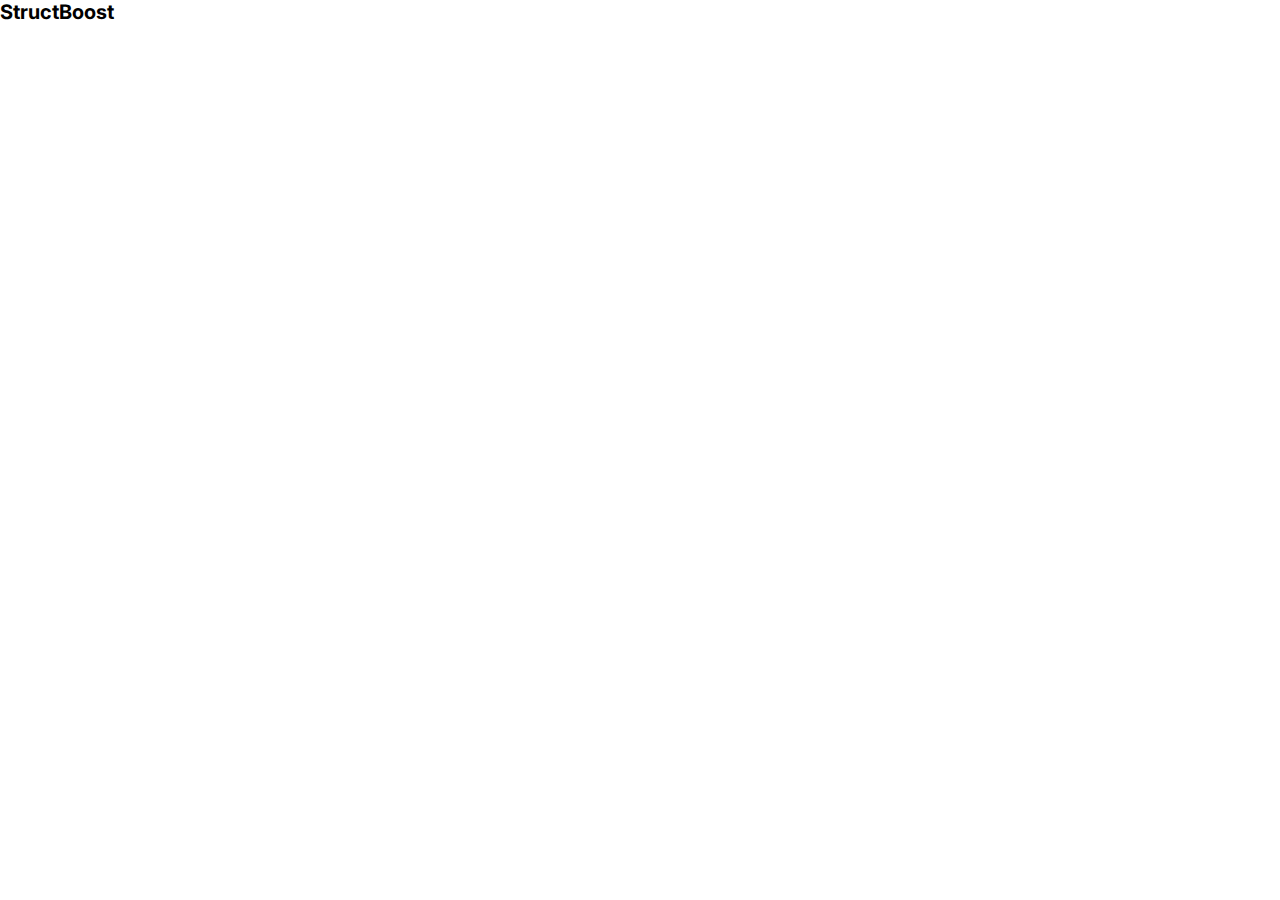
==== index.html @ 49b90ab9 "first  commit" ====
<!DOCTYPE html>
<html lang="pt-br">

<head>
  <link rel="preconnect" href="https://fonts.googleapis.com">
  <link rel="preconnect" href="https://fonts.gstatic.com" crossorigin>
  <link href="https://fonts.googleapis.com/css2?family=Inter:wght@400;600;700&family=Sora:wght@500;600;700&display=swap" rel="stylesheet">
  <meta charset="UTF-8">
  <meta name="viewport" content="width=device-width, initial-scale=1.0">
  <title>StructBoost</title>
  <link rel="stylesheet" href="./css/main.css">
</head>

<body>
  <h1>StructBoost</h1>
</body>

</html>
---- css/main.css ----
* {
  padding: 0;
  margin: 0;
  box-sizing: border-box;
  -webkit-font-smoothing: antialiased;
  font-family: 'Inter', sans-serif;
}

img {
  max-width: 100%;
  display: block;  
}

a {
  display: inline-block;
  text-decoration: none;
}

ul {
  list-style: none;
}

html {
  font-size: 62.5%;
}
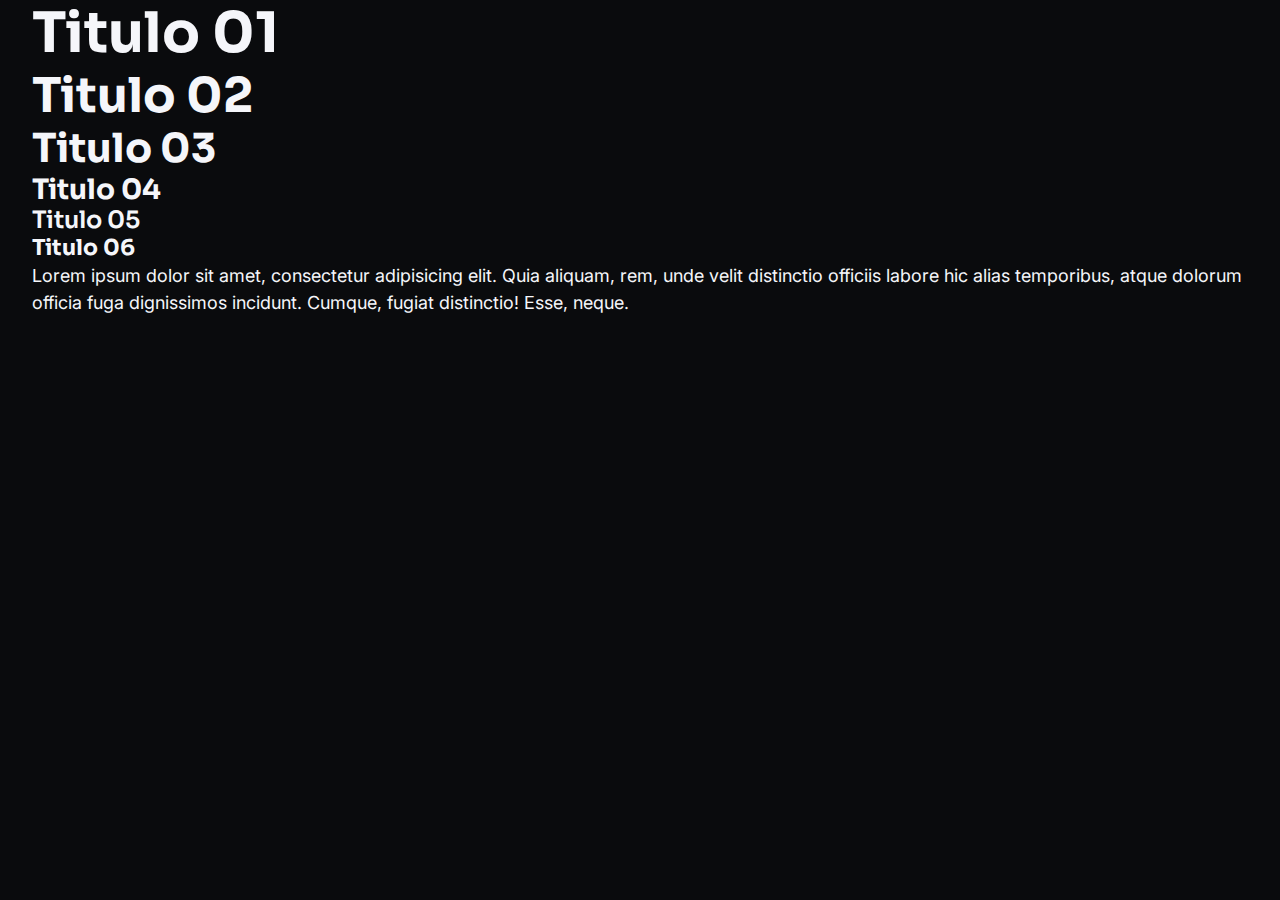
==== commit c139fb8c: "second  commit" ====
--- a/index.html
+++ b/index.html
@@ -12,7 +12,15 @@
 </head>
 
 <body>
-  <h1>StructBoost</h1>
+  <div class="container">
+    <h1>Titulo 01</h1>
+    <h2>Titulo 02</h2>
+    <h3>Titulo 03</h3>
+    <h4>Titulo 04</h4>
+    <h5>Titulo 05</h5>
+    <h6>Titulo 06</h6>
+    <p>Lorem ipsum dolor sit amet, consectetur adipisicing elit. Quia aliquam, rem, unde velit distinctio officiis labore hic alias temporibus, atque dolorum officia fuga dignissimos incidunt. Cumque, fugiat distinctio! Esse, neque.</p>
+  </div>
 </body>
 
 </html>--- a/css/main.css
+++ b/css/main.css
@@ -1,14 +1,29 @@
+:root {
+  --pink-10: #f67acb;
+  --pink-20: #cf62a9;
+  --pink-30: #9d457f;
+  --gray-900: #0a0b0d;
+  --gray-800: #393b42;
+  --gray-700: #5c5f69;
+  --gray-600: #787c87;
+  --gray-500: #979ba6;
+  --gray-400: #abafba;
+  --gray-300: #c0c3cc;
+  --gray-200: #dfe1e8;
+  --gray-100: #f5f6fa;
+}
+
 * {
   padding: 0;
   margin: 0;
   box-sizing: border-box;
   -webkit-font-smoothing: antialiased;
-  font-family: 'Inter', sans-serif;
+  font-family: "Inter", sans-serif;
 }
 
 img {
   max-width: 100%;
-  display: block;  
+  display: block;
 }
 
 a {
@@ -22,6 +37,62 @@
 
 html {
   font-size: 62.5%;
+  background-color: var(--gray-900);
+  color: var(--gray-100);
 }
 
+h1,
+h2,
+h3,
+h4,
+h5,
+h6 {
+  font-family: "Sora", sans-serif;
+  line-height: 120%;
+}
 
+h1,
+h2,
+h3,
+h4,
+h6 {
+  font-weight: 700;
+}
+
+h1 {
+  font-size: 5.6rem;
+  font-weight: 700;
+}
+
+h2 {
+  font-size: 4.8rem;
+}
+
+h3 {
+  font-size: 4rem;
+}
+
+h4 {
+  font-size: 2.8rem;
+}
+
+h5 {
+  font-size: 2.4rem;
+  font-weight: 600;
+}
+
+h6 {
+  font-size: 2.2rem;
+}
+
+p {
+  font-size: 1.8rem;
+  line-height: 150%;
+}
+
+.container {
+  width: 100%;
+  max-width: 124.6rem;
+  margin: 0 auto;
+  padding: 0 1.5rem;
+}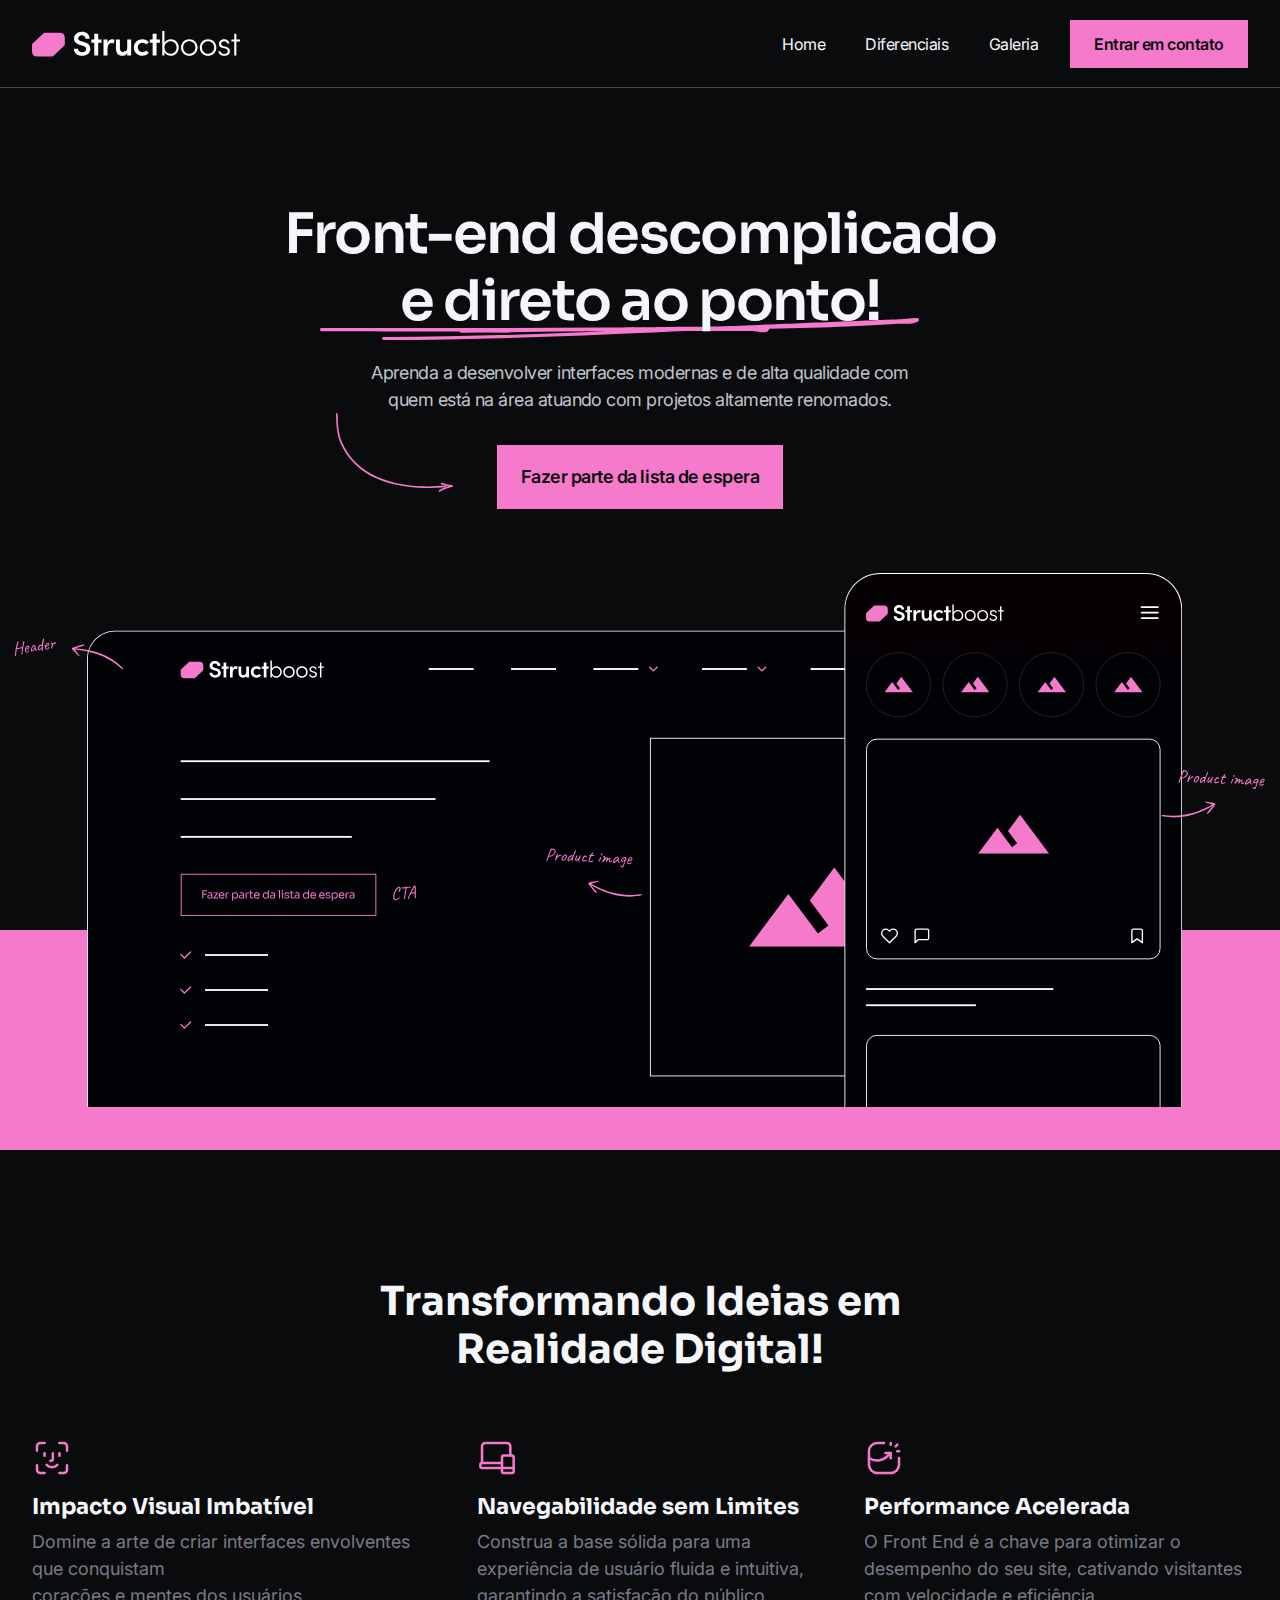
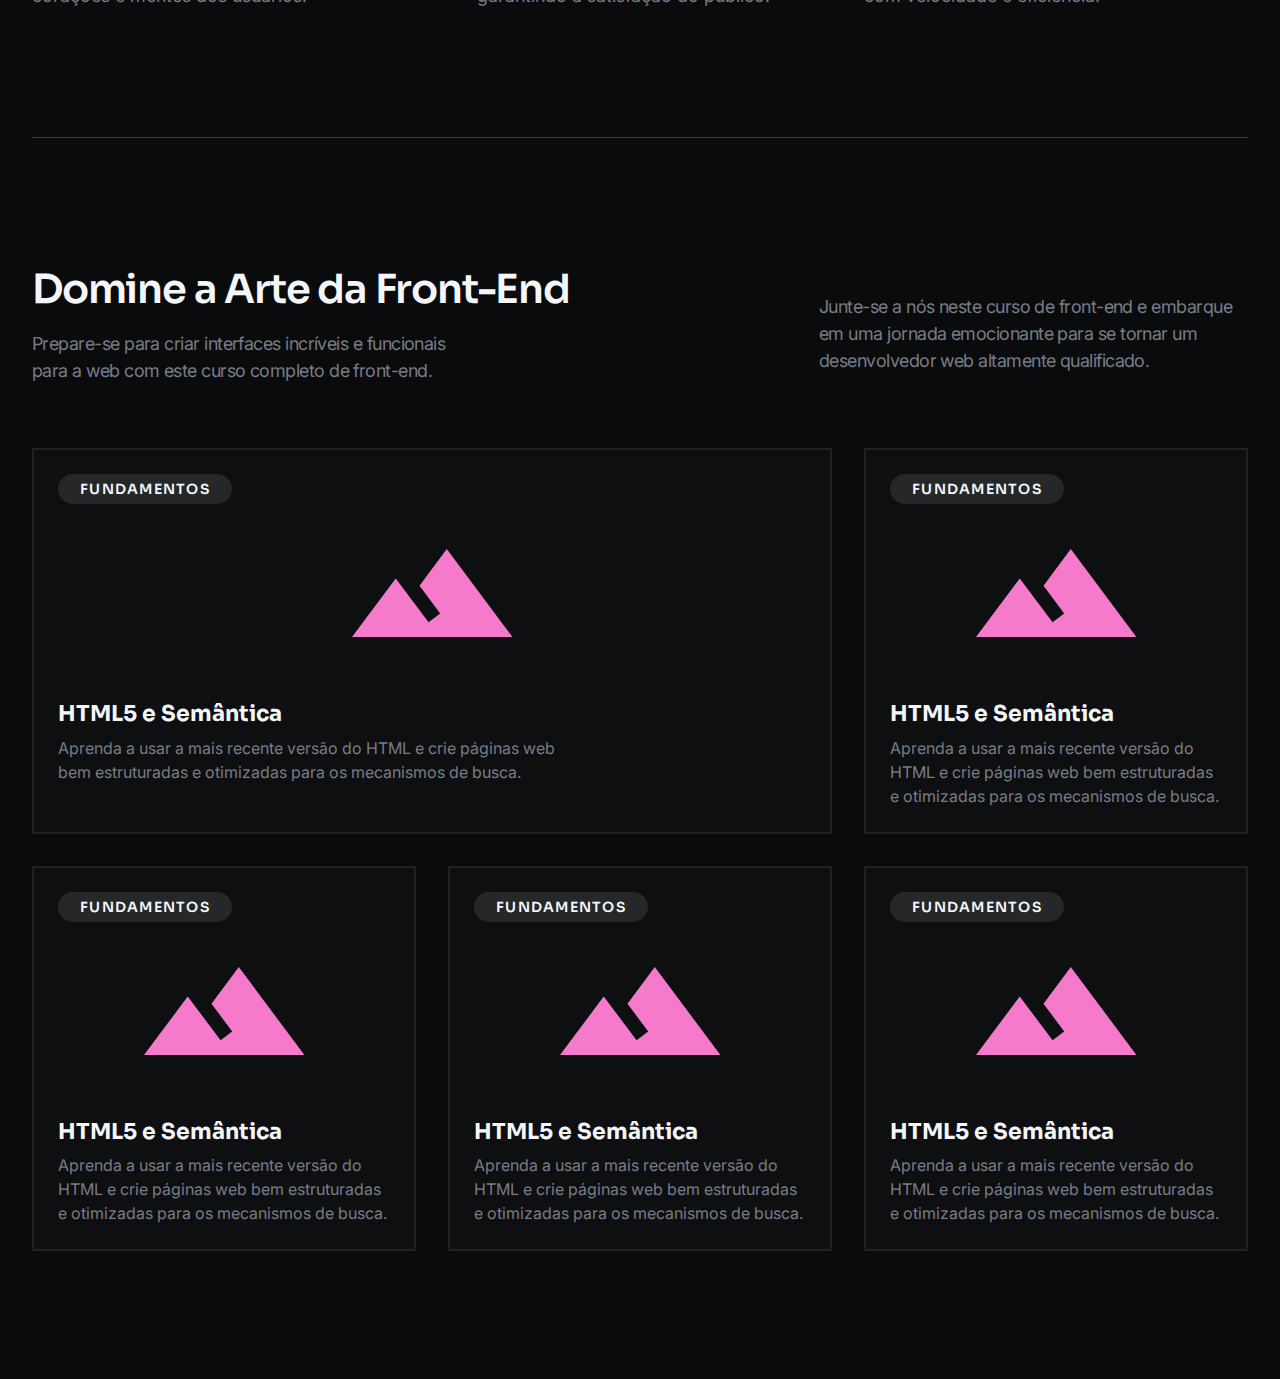
==== commit fd76227e: "cardpost  commit" ====
--- a/index.html
+++ b/index.html
@@ -9,18 +9,151 @@
   <meta name="viewport" content="width=device-width, initial-scale=1.0">
   <title>StructBoost</title>
   <link rel="stylesheet" href="./css/main.css">
+  <link rel="stylesheet" href="./css/patterns.css">
+  <link rel="stylesheet" href="./css/grid.css">
+  <link rel="stylesheet" href="./css/typography.css">
+  <link rel="stylesheet" href="./css/variables.css">
+  <link rel="stylesheet" href="./css/reset.css ">
 </head>
 
 <body>
-  <div class="container">
-    <h1>Titulo 01</h1>
-    <h2>Titulo 02</h2>
-    <h3>Titulo 03</h3>
-    <h4>Titulo 04</h4>
-    <h5>Titulo 05</h5>
-    <h6>Titulo 06</h6>
-    <p>Lorem ipsum dolor sit amet, consectetur adipisicing elit. Quia aliquam, rem, unde velit distinctio officiis labore hic alias temporibus, atque dolorum officia fuga dignissimos incidunt. Cumque, fugiat distinctio! Esse, neque.</p>
-  </div>
+  <header>
+    <div class="container">
+      <a href="./">
+        <img src="./imgs/logo.svg" alt="Logo StructBoost" title="Logo StructBoost">
+      </a>
+      <nav>
+        <ul>
+          <li><a href="">Home</a></li>
+          <li><a href="">Diferenciais</a></li>
+          <li><a href="">Galeria</a></li>
+        </ul>
+        <button class="btn-primary">
+          Entrar em contato
+        </button>
+      </nav>
+    </div>
+  </header>
+
+  <section class="s-hero">
+    <div class="container">
+      <div class="text">
+        <h1>Front-end descomplicado e direto ao ponto!</h1>
+        <p>Aprenda a desenvolver interfaces modernas e de alta qualidade com quem está na área atuando com projetos altamente renomados.</p>
+        <button class="btn-primary lg">
+          Fazer parte da lista de espera
+        </button>
+        <img src="./imgs/arrow-direction-button.svg" class="arrow" alt="">
+      </div>
+    </div>
+    <img src="./imgs/ilustra-hero.svg" class="ilustra" alt="">
+  </section>
+
+  <section class="s-digital">
+    <div class="container">
+      <h3>Transformando Ideias em Realidade Digital!</h3>
+      <ul>
+        <li>
+          <div class="item-digital">
+            <div class="icon">
+              <img src="./imgs/icon-impacto.svg" alt="">
+            </div>
+            <div class="info">
+              <h6>Impacto Visual Imbatível</h6>
+              <p>Domine a arte de criar interfaces envolventes que conquistam <br>corações e mentes dos usuários.</p>
+            </div>
+          </div>
+        </li>
+        <li>
+          <div class="item-digital">
+            <div class="icon">
+              <img src="./imgs/icon-nav.svg" alt="">
+            </div>
+            <div class="info">
+              <h6>Navegabilidade sem Limites</h6>
+              <p>Construa a base sólida para uma <br>experiência de usuário fluida e intuitiva, <br>garantindo a satisfação do público.</p>
+            </div>
+          </div>
+        </li>
+        <li>
+          <div class="item-digital">
+            <div class="icon">
+              <img src="./imgs/icon-performance.svg" alt="">
+            </div>
+            <div class="info">
+              <h6>Performance Acelerada</h6>
+              <p>O Front End é a chave para otimizar o desempenho do seu site, cativando visitantes com velocidade e eficiência.</p>
+            </div>
+          </div>
+        </li>
+      </ul>
+    </div>
+  </section>
+
+  <section class="s-art-front">
+    <div class="container">
+      <div class="title-text">
+        <div class="left">
+          <h3>Domine a Arte da Front-End</h3>
+          <p>Prepare-se para criar interfaces incríveis e funcionais para a web com este curso completo de front-end.</p>
+        </div>
+        <div class="right">
+          <p>Junte-se a nós neste curso de front-end e embarque em uma jornada emocionante para se tornar um desenvolvedor web altamente qualificado.</p>
+        </div>
+      </div>
+      <div class="all">
+        <div class="card-post">
+          <span class="tag">Fundamentos</span>
+          <div class="image">
+            <img src="./imgs/img-post.svg" alt="">
+          </div>
+          <div class="text">
+            <h6>HTML5 e Semântica</h6>
+            <p>Aprenda a usar a mais recente versão do HTML e crie páginas web bem estruturadas e otimizadas para os mecanismos de busca.</p>
+          </div>
+        </div>
+        <div class="card-post">
+          <span class="tag">Fundamentos</span>
+          <div class="image">
+            <img src="./imgs/img-post.svg" alt="">
+          </div>
+          <div class="text">
+            <h6>HTML5 e Semântica</h6>
+            <p>Aprenda a usar a mais recente versão do HTML e crie páginas web bem estruturadas e otimizadas para os mecanismos de busca.</p>
+          </div>
+        </div>
+        <div class="card-post">
+          <span class="tag">Fundamentos</span>
+          <div class="image">
+            <img src="./imgs/img-post.svg" alt="">
+          </div>
+          <div class="text">
+            <h6>HTML5 e Semântica</h6>
+            <p>Aprenda a usar a mais recente versão do HTML e crie páginas web bem estruturadas e otimizadas para os mecanismos de busca.</p>
+          </div>
+        </div>
+        <div class="card-post">
+          <span class="tag">Fundamentos</span>
+          <div class="image">
+            <img src="./imgs/img-post.svg" alt="">
+          </div>
+          <div class="text">
+            <h6>HTML5 e Semântica</h6>
+            <p>Aprenda a usar a mais recente versão do HTML e crie páginas web bem estruturadas e otimizadas para os mecanismos de busca.</p>
+          </div>
+        </div>
+        <div class="card-post">
+          <span class="tag">Fundamentos</span>
+          <div class="image">
+            <img src="./imgs/img-post.svg" alt="">
+          </div>
+          <div class="text">
+            <h6>HTML5 e Semântica</h6>
+            <p>Aprenda a usar a mais recente versão do HTML e crie páginas web bem estruturadas e otimizadas para os mecanismos de busca.</p>
+          </div>
+        </div>
+      </div>
+  </section>
 </body>
 
 </html>--- a/css/main.css
+++ b/css/main.css
@@ -1,98 +1,165 @@
-:root {
-  --pink-10: #f67acb;
-  --pink-20: #cf62a9;
-  --pink-30: #9d457f;
-  --gray-900: #0a0b0d;
-  --gray-800: #393b42;
-  --gray-700: #5c5f69;
-  --gray-600: #787c87;
-  --gray-500: #979ba6;
-  --gray-400: #abafba;
-  --gray-300: #c0c3cc;
-  --gray-200: #dfe1e8;
-  --gray-100: #f5f6fa;
-}
-
-* {
-  padding: 0;
-  margin: 0;
-  box-sizing: border-box;
-  -webkit-font-smoothing: antialiased;
-  font-family: "Inter", sans-serif;
-}
-
-img {
-  max-width: 100%;
-  display: block;
-}
-
-a {
-  display: inline-block;
-  text-decoration: none;
-}
-
-ul {
-  list-style: none;
-}
-
-html {
-  font-size: 62.5%;
-  background-color: var(--gray-900);
-  color: var(--gray-100);
-}
-
-h1,
-h2,
-h3,
-h4,
-h5,
-h6 {
-  font-family: "Sora", sans-serif;
-  line-height: 120%;
-}
-
-h1,
-h2,
-h3,
-h4,
-h6 {
-  font-weight: 700;
-}
-
-h1 {
-  font-size: 5.6rem;
-  font-weight: 700;
-}
-
-h2 {
-  font-size: 4.8rem;
-}
-
-h3 {
-  font-size: 4rem;
-}
-
-h4 {
-  font-size: 2.8rem;
-}
-
-h5 {
-  font-size: 2.4rem;
-  font-weight: 600;
-}
-
-h6 {
-  font-size: 2.2rem;
-}
-
-p {
-  font-size: 1.8rem;
-  line-height: 150%;
-}
-
-.container {
-  width: 100%;
-  max-width: 124.6rem;
-  margin: 0 auto;
-  padding: 0 1.5rem;
+header {
+  width: 100%;
+  height: 8.8rem;
+  display: flex;
+  align-items: center;
+  border-bottom: 1px solid rgba(255, 255, 255, 0.24);
+}
+
+header .container {
+  display: flex;
+  justify-content: space-between;
+  align-items: center;
+}
+
+header nav {
+  display: flex;
+  align-items: center;
+  gap: 3.2rem;
+}
+
+header nav ul {
+  display: flex;
+  gap: 4rem;
+}
+
+header nav ul li a {
+  color: var(--gray-100);
+  font-size: 1.6rem;
+  letter-spacing: -0.048rem;
+  transition: opacity 0.3s ease;
+}
+
+header nav ul li a:hover {
+  opacity: 0.7;
+}
+
+.s-hero {
+  position: relative;
+  width: 100%;
+  padding-top: 11.3rem;
+  height: 106.2rem;
+  display: flex;
+  flex-direction: column;
+  align-items: center;
+  overflow: hidden;
+}
+
+.s-hero::after {
+  content: "";
+  width: 100%;
+  height: 22rem;
+  background-color: var(--pink-10);
+  position: absolute;
+  left: 0;
+  bottom: 0;
+  z-index: -1;
+}
+
+.s-hero .text {
+  position: relative;
+  width: 100%;
+  text-align: center;
+  max-width: 71.9rem;
+  margin: 0 auto;
+  margin-bottom: 6.4rem;
+}
+
+.s-hero .text h1 {
+  position: relative;
+  font-weight: 600;
+  letter-spacing: -0.168rem;
+}
+
+.s-hero .text h1::before {
+  content: "";
+  position: absolute;
+  width: 100%;
+  max-width: 59.9rem;
+  height: 2.2rem;
+  background: url(../imgs/line-title.svg) no-repeat center center;
+  left: 3.9rem;
+  bottom: -5px;
+  z-index: -1;
+}
+
+.s-hero .text p {
+  max-width: 55.6rem;
+  margin: 0 auto;
+  letter-spacing: -0.054rem;
+  margin-top: 2.4rem;
+  margin-bottom: 3.2rem;
+  color: var(--gray-300);
+}
+
+.s-hero .text .arrow {
+  position: absolute;
+  bottom: 1.7rem;
+  left: 5.5rem;
+}
+
+.s-hero .ilustra {
+  padding: 0 1.5rem;
+}
+
+.s-digital {
+  padding-top: 12.8rem;
+}
+
+.s-digital h3 {
+  text-align: center;
+  max-width: 53.5rem;
+  margin: 0 auto;
+  margin-bottom: 6.4rem;
+}
+
+.s-digital ul {
+  display: flex;
+  justify-content: space-between;
+  border-bottom: 1px solid var(--gray-800);
+  padding-bottom: 12.8rem;
+}
+
+.s-art-front {
+  padding: 12.8rem 0;
+}
+
+.s-art-front .title-text {
+  display: flex;
+  align-items: center;
+  justify-content: space-between;
+  margin-bottom: 6.4rem;
+}
+
+.s-art-front .title-text h3 {
+  font-weight: 600;
+  letter-spacing: -1.2px;
+}
+
+.s-art-front .title-text p {
+  color: var(--gray-600);
+  letter-spacing: -0.54px;
+  margin-top: 1.6rem;
+}
+
+.s-art-front .title-text .left {
+  max-width: 53.9rem;
+}
+
+.s-art-front .title-text .left p {
+  max-width: 45.2rem;
+}
+
+.s-art-front .title-text .right {
+  max-width: 42.9rem;
+}
+
+.s-art-front .all{
+  display: grid;
+  grid-template-columns: repeat(3, 1fr);
+  gap: 3.2rem;
+}
+
+.s-art-front .all .card-post:first-child {
+  grid-column: span 2;
 }--- a/css/patterns.css
+++ b/css/patterns.css
@@ -0,0 +1,93 @@
+.btn-primary {
+  padding: 1.6rem 2.4rem;
+  background-color: var(--pink-10);
+  color: var(--gray-900);
+  font-size: 1.6rem;
+  font-weight: 600;
+  line-height: 100%;
+  letter-spacing: -0.48px;
+  transition: background-color 0.3s ease;
+}
+
+.btn-primary.white {
+  background-color: #ffffff;
+}
+
+.btn-primary.white:hover {
+  background-color: var(--gray-900);
+  color: #ffffff;
+}
+
+.btn-primary.lg {
+  padding: 2.3rem 2.4rem;
+  font-size: 1.8rem;
+}
+
+.btn-primary:hover {
+  background-color: var(--pink-20);
+}
+
+.item-digital {
+  flex-grow: 1;
+  max-width: 38.4rem;
+}
+
+.item-digital .icon {
+  width: 4rem;
+  height: 4rem;
+  display: flex;
+  align-items: center;
+  justify-content: center;
+  margin-bottom: 1.6rem;
+}
+
+.item-digital .info h6 {
+  margin-bottom: 0.8rem;
+}
+
+.item-digital .info p {
+  color: var(--gray-600);
+}
+
+.card-post {
+  border: 2px solid rgba(255, 255, 255, 0.08);
+  background-color: rgba(255, 255, 255, 0.02);
+  padding: 2.4rem;
+}
+
+.card-post .tag {
+  display: inline-block;
+  border-radius: 100px;
+  background: rgba(255, 255, 255, 0.1);
+  padding: 0.8rem 2.2rem;
+  color: var(--gray-100);
+  font-family: 'Sora', sans-serif;
+  font-size: 1.4rem;
+  font-weight: 600;
+  line-height: 100%;
+  letter-spacing: 1.26px;
+  text-transform: uppercase;
+  margin-bottom: 4.5rem;
+}
+
+.card-post .image {
+  width: 100%;
+  display: flex;
+  align-items: center;
+  justify-content: center;
+  margin-bottom: 6.4rem;
+}
+
+.card-post .text {
+  width: 100% ;
+  max-width: 50.8rem;
+}
+
+.card-post .text h6 {
+  margin-bottom: 0.8rem;
+}
+
+.card-post .text p {
+  font-size: 1.6rem;
+  color: var(--gray-600);
+}--- a/css/grid.css
+++ b/css/grid.css
@@ -0,0 +1,6 @@
+.container {
+  width: 100%;
+  max-width: 124.6rem;
+  margin: 0 auto;
+  padding: 0 1.5rem;
+}
--- a/css/typography.css
+++ b/css/typography.css
@@ -0,0 +1,48 @@
+h1,
+h2,
+h3,
+h4,
+h5,
+h6 {
+  font-family: "Sora", sans-serif;
+  line-height: 120%;
+}
+
+h1,
+h2,
+h3,
+h4,
+h6 {
+  font-weight: 700;
+}
+
+h1 {
+  font-size: 5.6rem;
+  font-weight: 700;
+}
+
+h2 {
+  font-size: 4.8rem;
+}
+
+h3 {
+  font-size: 4rem;
+}
+
+h4 {
+  font-size: 2.8rem;
+}
+
+h5 {
+  font-size: 2.4rem;
+  font-weight: 600;
+}
+
+h6 {
+  font-size: 2.2rem;
+}
+
+p {
+  font-size: 1.8rem;
+  line-height: 150%;
+}--- a/css/variables.css
+++ b/css/variables.css
@@ -0,0 +1,14 @@
+:root {
+  --pink-10: #f67acb;
+  --pink-20: #cf62a9;
+  --pink-30: #9d457f;
+  --gray-900: #0a0b0d;
+  --gray-800: #393b42;
+  --gray-700: #5c5f69;
+  --gray-600: #787c87;
+  --gray-500: #979ba6;
+  --gray-400: #abafba;
+  --gray-300: #c0c3cc;
+  --gray-200: #dfe1e8;
+  --gray-100: #f5f6fa;
+}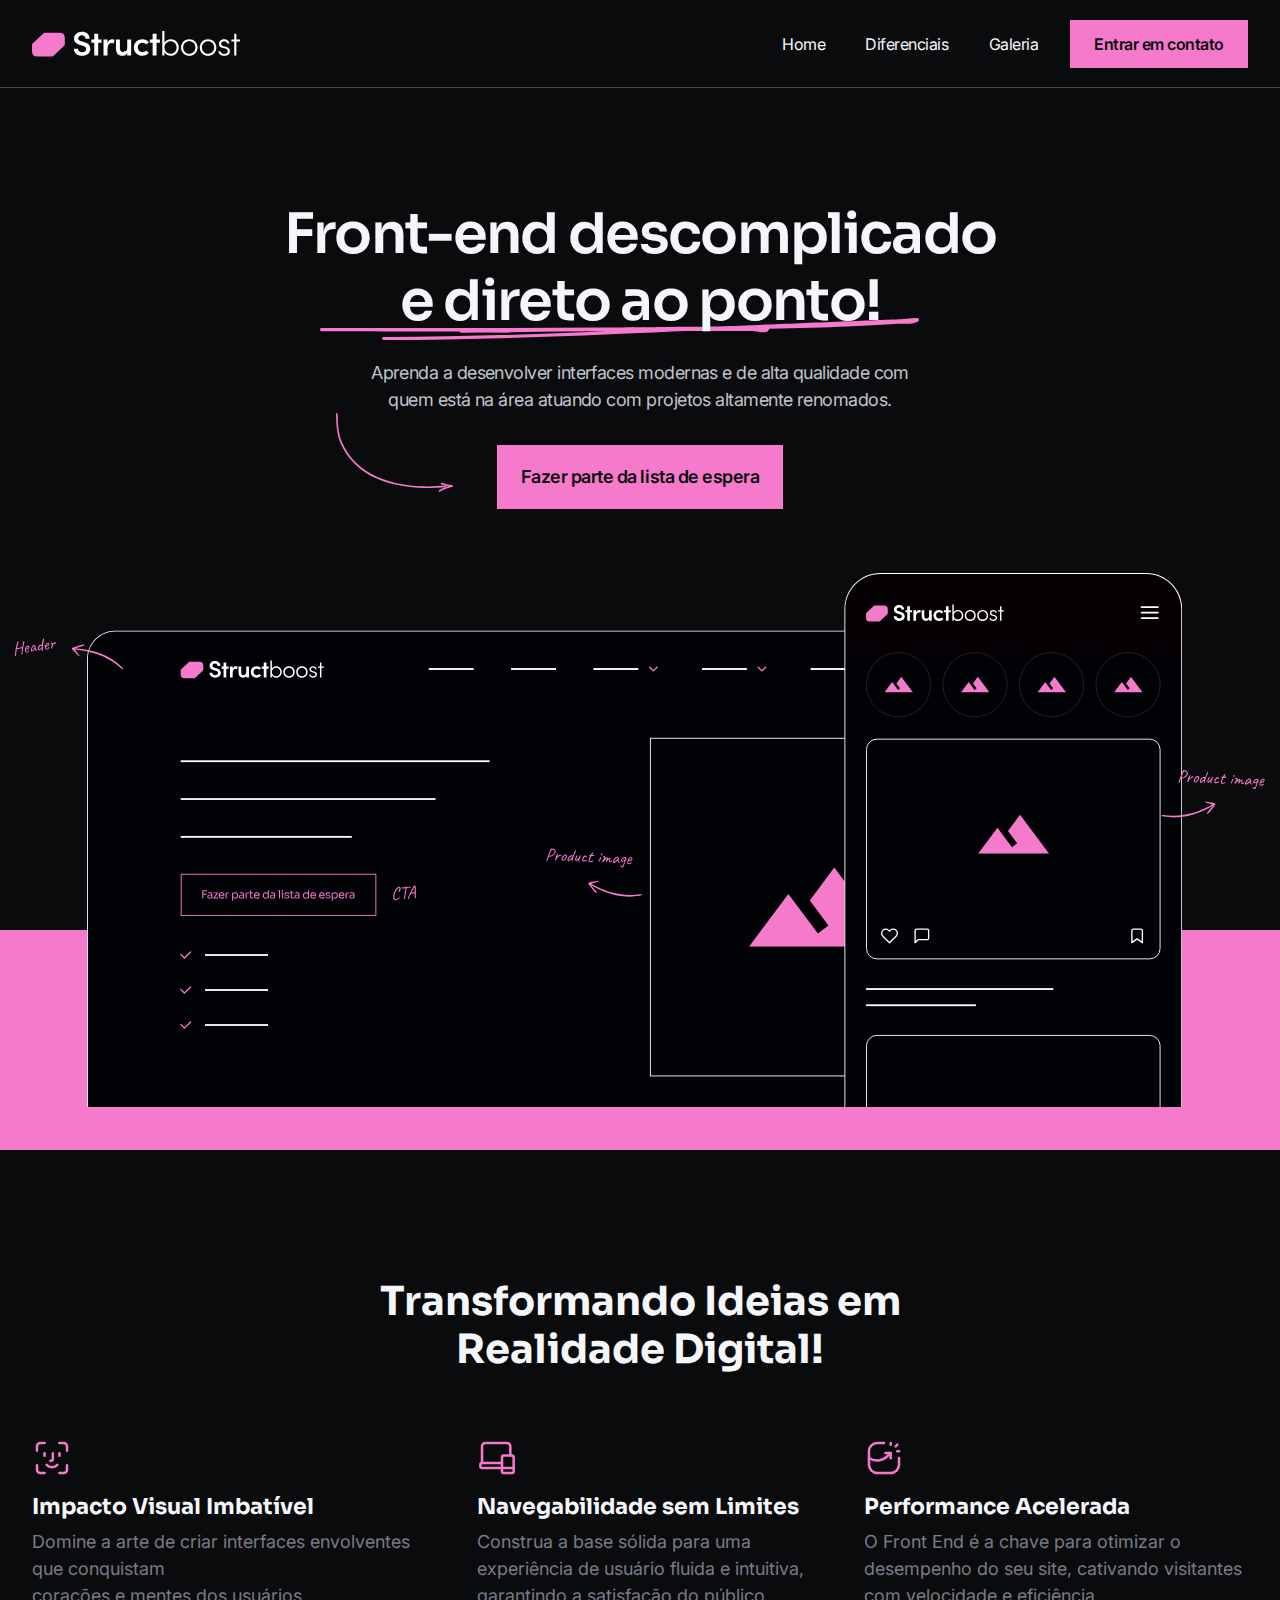
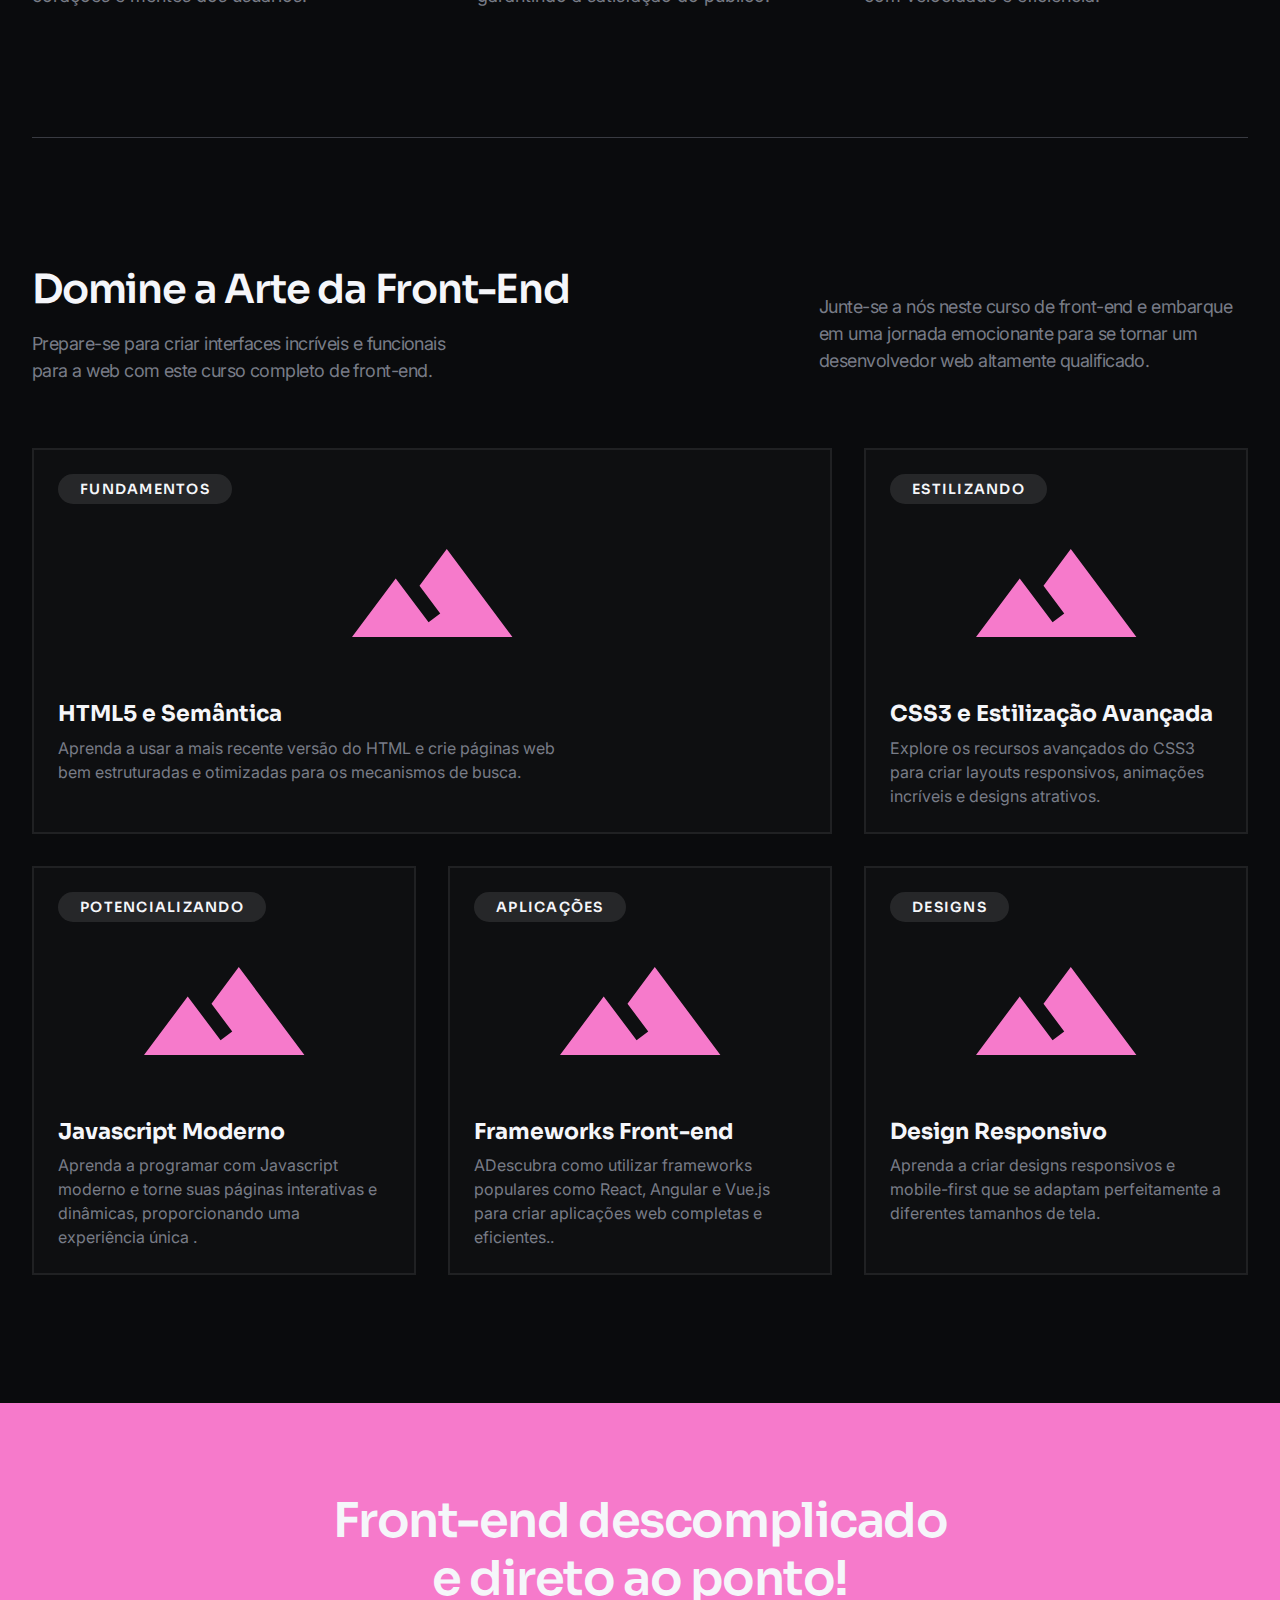
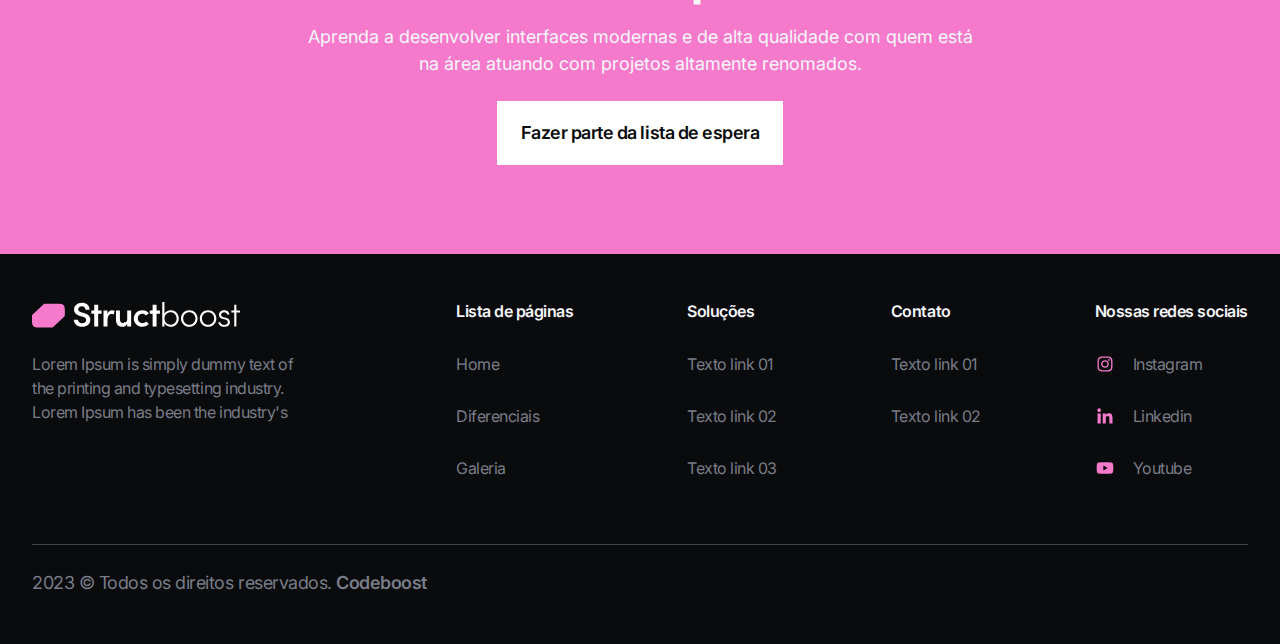
==== commit 83888f9f: "lp  commit" ====
--- a/index.html
+++ b/index.html
@@ -113,47 +113,133 @@
           </div>
         </div>
         <div class="card-post">
-          <span class="tag">Fundamentos</span>
-          <div class="image">
-            <img src="./imgs/img-post.svg" alt="">
-          </div>
-          <div class="text">
-            <h6>HTML5 e Semântica</h6>
-            <p>Aprenda a usar a mais recente versão do HTML e crie páginas web bem estruturadas e otimizadas para os mecanismos de busca.</p>
-          </div>
-        </div>
-        <div class="card-post">
-          <span class="tag">Fundamentos</span>
-          <div class="image">
-            <img src="./imgs/img-post.svg" alt="">
-          </div>
-          <div class="text">
-            <h6>HTML5 e Semântica</h6>
-            <p>Aprenda a usar a mais recente versão do HTML e crie páginas web bem estruturadas e otimizadas para os mecanismos de busca.</p>
-          </div>
-        </div>
-        <div class="card-post">
-          <span class="tag">Fundamentos</span>
-          <div class="image">
-            <img src="./imgs/img-post.svg" alt="">
-          </div>
-          <div class="text">
-            <h6>HTML5 e Semântica</h6>
-            <p>Aprenda a usar a mais recente versão do HTML e crie páginas web bem estruturadas e otimizadas para os mecanismos de busca.</p>
-          </div>
-        </div>
-        <div class="card-post">
-          <span class="tag">Fundamentos</span>
-          <div class="image">
-            <img src="./imgs/img-post.svg" alt="">
-          </div>
-          <div class="text">
-            <h6>HTML5 e Semântica</h6>
-            <p>Aprenda a usar a mais recente versão do HTML e crie páginas web bem estruturadas e otimizadas para os mecanismos de busca.</p>
-          </div>
-        </div>
-      </div>
-  </section>
+          <span class="tag">Estilizando</span>
+          <div class="image">
+            <img src="./imgs/img-post.svg" alt="">
+          </div>
+          <div class="text">
+            <h6>CSS3 e Estilização Avançada</h6>
+            <p>Explore os recursos avançados do CSS3 para criar layouts responsivos, animações incríveis e designs atrativos.</p>
+          </div>
+        </div>
+        <div class="card-post">
+          <span class="tag">Potencializando</span>
+          <div class="image">
+            <img src="./imgs/img-post.svg" alt="">
+          </div>
+          <div class="text">
+            <h6>Javascript Moderno</h6>
+            <p>Aprenda a programar com Javascript moderno e torne suas páginas interativas e dinâmicas, proporcionando uma experiência única .</p>
+          </div>
+        </div>
+        <div class="card-post">
+          <span class="tag">Aplicações</span>
+          <div class="image">
+            <img src="./imgs/img-post.svg" alt="">
+          </div>
+          <div class="text">
+            <h6>Frameworks Front-end</h6>
+            <p>ADescubra como utilizar frameworks populares como React, Angular e Vue.js para criar aplicações web completas e eficientes..</p>
+          </div>
+        </div>
+        <div class="card-post">
+          <span class="tag">Designs</span>
+          <div class="image">
+            <img src="./imgs/img-post.svg" alt="">
+          </div>
+          <div class="text">
+            <h6>Design Responsivo </h6>
+            <p>Aprenda a criar designs responsivos e mobile-first que se adaptam perfeitamente a diferentes tamanhos de tela.</p>
+          </div>
+        </div>
+      </div>
+  </section>
+
+  <section class="s-newsletter">
+    <div class="container">
+      <h2>Front-end descomplicado e direto ao ponto!</h2>
+      <p>Aprenda a desenvolver interfaces modernas e de alta qualidade com quem está na área atuando com projetos altamente renomados.</p>
+      <button class="btn-primary lg white">
+        Fazer parte da lista de espera
+      </button>
+    </div>
+  </section>
+
+  <footer>
+    <div class="container">
+      <div class="main-area">
+        <div class="left">
+          <img src="./imgs/logo.svg" alt="Logo Structboost">
+          <p>Lorem Ipsum is simply dummy text of the printing and typesetting industry. Lorem Ipsum has been the industry's </p>
+        </div>
+        <div class="right">
+          <div class="item-nav">
+            <h6>Lista de páginas</h6>
+            <ul>
+              <li>
+                <a href="#">Home</a>
+              </li>
+              <li>
+                <a href="#">Diferenciais</a>
+              </li>
+              <li>
+                <a href="#">Galeria</a>
+              </li>
+            </ul>
+          </div>
+          <div class="item-nav">
+            <h6>Soluções</h6>
+            <ul>
+              <li>
+                <a href="#">Texto link 01</a>
+              </li>
+              <li>
+                <a href="#">Texto link 02</a>
+              </li>
+              <li>
+                <a href="#">Texto link 03</a>
+              </li>
+            </ul>
+          </div>
+          <div class="item-nav">
+            <h6>Contato</h6>
+            <ul>
+              <li>
+                <a href="#">Texto link 01</a>
+              </li>
+              <li>
+                <a href="#">Texto link 02</a>
+              </li>
+            </ul>
+          </div>
+          <div class="item-nav">
+            <h6>Nossas redes sociais</h6>
+            <ul>
+              <li>
+                <a href="#">
+                  <img src="./imgs/instagram.svg" alt="Instagram">
+                  Instagram
+                </a>
+              </li>
+              <li>
+                <a href="#">
+                  <img src="./imgs/linkedin.svg" alt="Linkedin">
+                  Linkedin
+                </a>
+              </li>
+              <li>
+                <a href="#">
+                  <img src="./imgs/youtube.svg" alt="Youtube">
+                  Youtube
+                </a>
+              </li>
+            </ul>
+          </div>
+        </div>
+      </div>
+      <p class="copy">2023 © Todos os direitos reservados. <strong>Codeboost</strong></p>
+    </div>
+  </footer>
 </body>
 
 </html>--- a/css/main.css
+++ b/css/main.css
@@ -154,7 +154,7 @@
   max-width: 42.9rem;
 }
 
-.s-art-front .all{
+.s-art-front .all {
   display: grid;
   grid-template-columns: repeat(3, 1fr);
   gap: 3.2rem;
@@ -162,4 +162,94 @@
 
 .s-art-front .all .card-post:first-child {
   grid-column: span 2;
+}
+
+.s-newsletter {
+  padding: 8.9rem 0;
+  background-color: var(--pink-10);
+}
+
+.s-newsletter .container {
+  text-align: center;
+}
+
+.s-newsletter h2 {
+  max-width: 64.6rem;
+  margin: 0 auto;
+  margin-bottom: 1.6rem;
+  font-weight: 600;
+  letter-spacing: -0.144rem;
+}
+
+.s-newsletter p {
+  max-width: 68.7rem;
+  margin: 0 auto;
+  margin-bottom: 2.4rem;
+}
+
+footer {
+  padding: 4.8rem 0;
+}
+
+footer .main-area {
+  display: flex;
+  align-items: start;
+  justify-content: space-between;
+  border-bottom: 1px solid rgba(255, 255, 255, 0.24);
+  padding-bottom: 6.6rem;
+  margin-bottom: 2.4rem;
+}
+
+footer .main-area .left {
+  max-width: 27.9rem;
+}
+
+footer .main-area .left p {
+  margin-top: 2.4rem;
+  color: var(--gray-600);
+  font-size: 1.6rem;
+  line-height: 150%;
+  letter-spacing: -0.048rem;
+}
+
+footer .main-area .right {
+  flex-grow: 1;
+  max-width: 79.2rem;
+  display: flex;
+  justify-content: space-between;
+}
+
+footer .main-area .right .item-nav h6 {
+  font-family: "Inter", sans-serif;
+  font-size: 1.6rem;
+  font-weight: 600;
+  letter-spacing: -0.048rem;
+  margin-bottom: 3.2rem;
+}
+
+footer .main-area .right .item-nav ul li:not(:last-child) {
+  margin-bottom: 3.2rem;
+}
+
+footer .main-area .right .item-nav ul li a {
+  color: var(--gray-600);
+  font-size: 1.6rem;
+  letter-spacing: -0.048rem;
+  transition: color 0.3s ease;
+  display: flex;
+  gap: 1.8rem;
+  align-items: center;
+}
+
+footer .main-area .right .item-nav ul li a:hover {
+  color: var(--gray-100);
+}
+
+footer .copy {
+  color: var(--gray-600);
+  letter-spacing: -0.048rem;
+}
+
+footer .copy strong {
+  font-weight: 600;
 }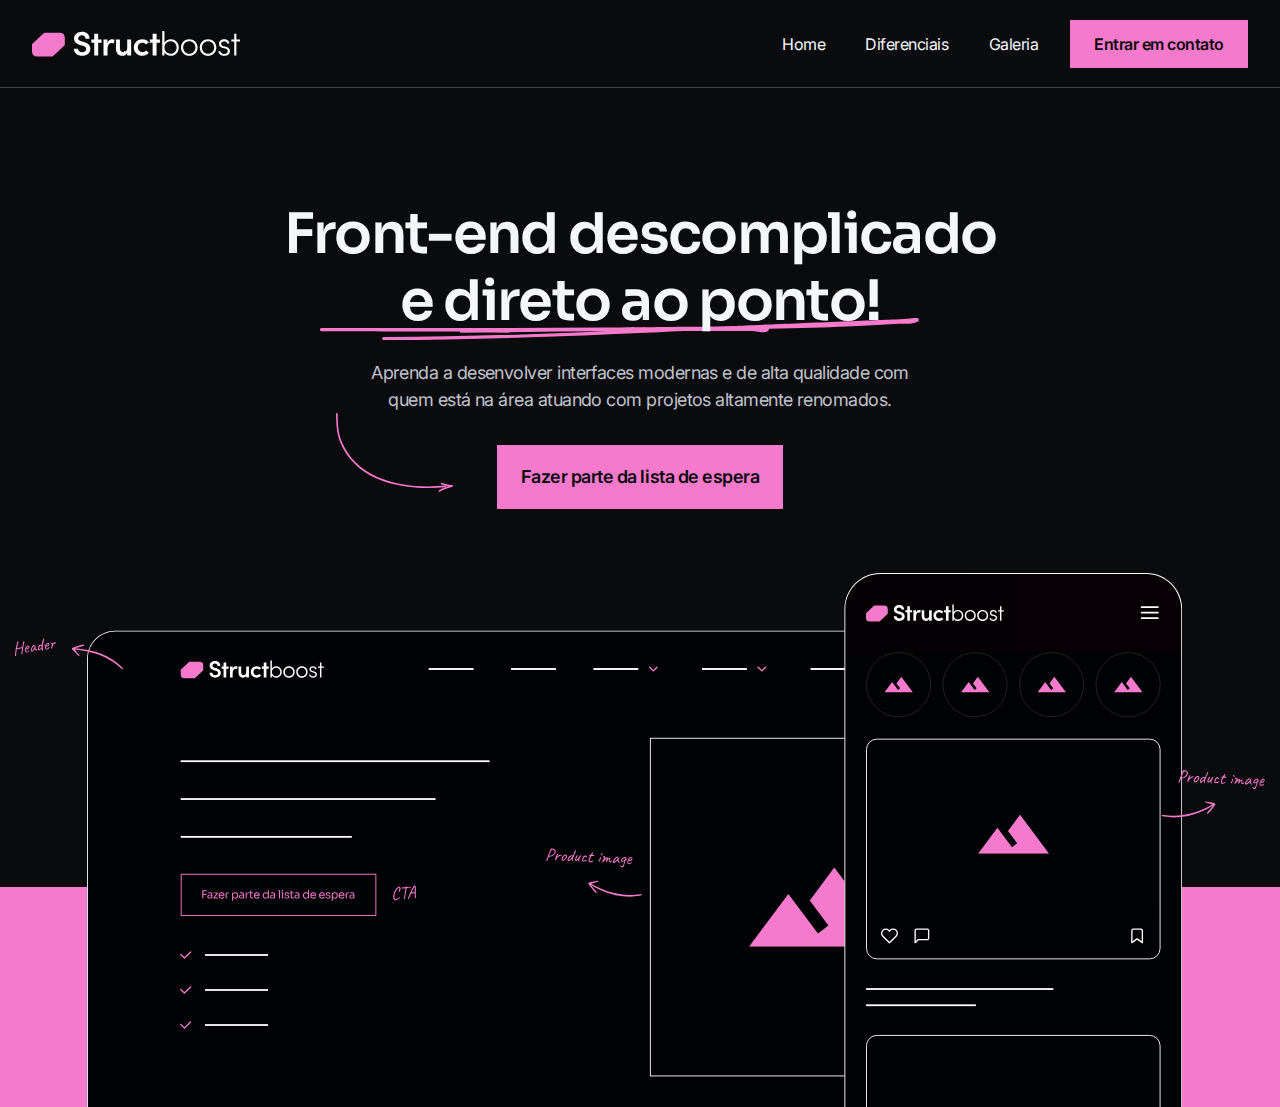
==== commit e660f04a: "responsive  commit" ====
--- a/index.html
+++ b/index.html
@@ -19,9 +19,12 @@
 <body>
   <header>
     <div class="container">
-      <a href="./">
+      <a href="./" class="logo">
         <img src="./imgs/logo.svg" alt="Logo StructBoost" title="Logo StructBoost">
       </a>
+      <button class="btn-mobile">
+        <img src="./imgs/icon-hamburger.svg" alt="Ícone de navegação">
+      </button>
       <nav>
         <ul>
           <li><a href="">Home</a></li>
@@ -44,6 +47,7 @@
           Fazer parte da lista de espera
         </button>
         <img src="./imgs/arrow-direction-button.svg" class="arrow" alt="">
+        <img src="./imgs/ilustra-mobile.svg" class="ilustra-mobile" alt="">
       </div>
     </div>
     <img src="./imgs/ilustra-hero.svg" class="ilustra" alt="">
--- a/css/main.css
+++ b/css/main.css
@@ -4,6 +4,10 @@
   display: flex;
   align-items: center;
   border-bottom: 1px solid rgba(255, 255, 255, 0.24);
+}
+
+header .btn-mobile {
+  display: none;
 }
 
 header .container {
@@ -38,7 +42,6 @@
   position: relative;
   width: 100%;
   padding-top: 11.3rem;
-  height: 106.2rem;
   display: flex;
   flex-direction: column;
   align-items: center;
@@ -102,8 +105,13 @@
   padding: 0 1.5rem;
 }
 
+.s-hero .ilustra-mobile {
+  display: none;
+}
+
 .s-digital {
   padding-top: 12.8rem;
+  display: none;
 }
 
 .s-digital h3 {
@@ -122,6 +130,7 @@
 
 .s-art-front {
   padding: 12.8rem 0;
+  display: none;
 }
 
 .s-art-front .title-text {
@@ -167,6 +176,7 @@
 .s-newsletter {
   padding: 8.9rem 0;
   background-color: var(--pink-10);
+  display: none;
 }
 
 .s-newsletter .container {
@@ -189,6 +199,7 @@
 
 footer {
   padding: 4.8rem 0;
+  display: none;
 }
 
 footer .main-area {
@@ -252,4 +263,81 @@
 
 footer .copy strong {
   font-weight: 600;
-}+}
+
+/* Até monitores pequenos */
+@media (max-width: 1200px) {
+}
+
+/* Até Tablets */
+@media (max-width: 991px) {
+  .s-hero::after {
+    height: 13rem;
+  }
+}
+
+@media (max-width: 768px) {
+  header nav {
+    display: none;
+  }
+  header .btn-mobile {
+    display: block;
+  }
+  .s-hero {
+    padding-top: 6rem;
+  }
+  .s-hero .text h1 {
+    max-width: 49rem;
+    margin: 0 auto;
+  }
+  .s-hero .text h1::before {
+    left: 0;
+    bottom: -4px;
+    margin: 0 auto;
+  }
+  .s-hero .text p {
+    max-width: 41.6rem;
+  }
+  .s-hero .text .arrow {
+    bottom: 3.7rem;
+    left: 2rem;
+    max-width: 60px;
+  }
+}
+
+/* Até Mobile */
+@media (max-width: 560px) {
+  header {
+    height: 7.2rem;
+  }
+  header .logo {
+    max-width: 16rem;
+  }
+
+  .s-hero {
+    padding-top: 8.8rem;
+  }
+  .s-hero .text h1 {
+    font-size: 4rem;
+  }
+  .s-hero .text h1::before {
+    bottom: -6px;
+  }
+  .s-hero .text p {
+    font-size: 1.6rem;
+    margin-top: 0.8rem;
+    margin-bottom: 2.4rem;
+  }
+  .s-hero .text .arrow {
+    display: none;
+  }
+  .s-hero .ilustra {
+    display: none;
+  }
+  .s-hero .ilustra-mobile {
+    display: block;
+  }
+  .s-hero::after {
+    height: 22rem;
+  }
+}
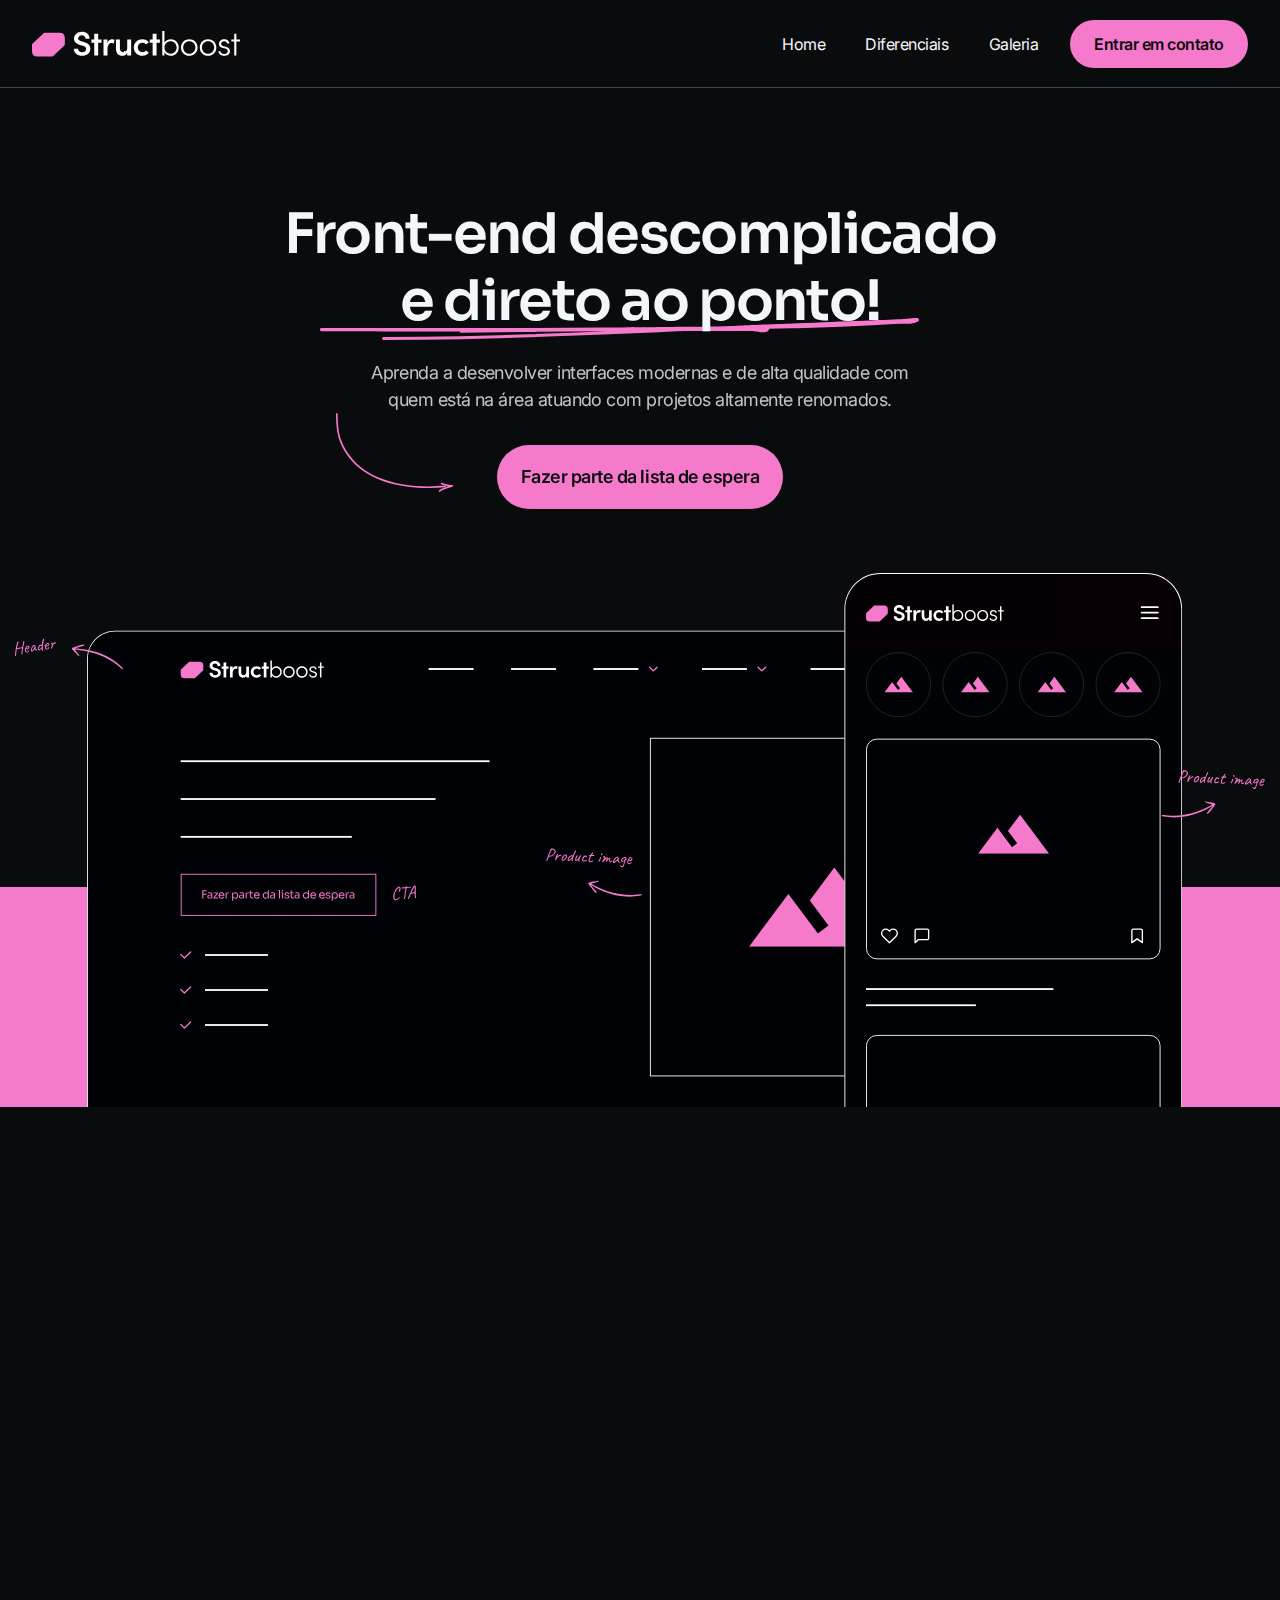
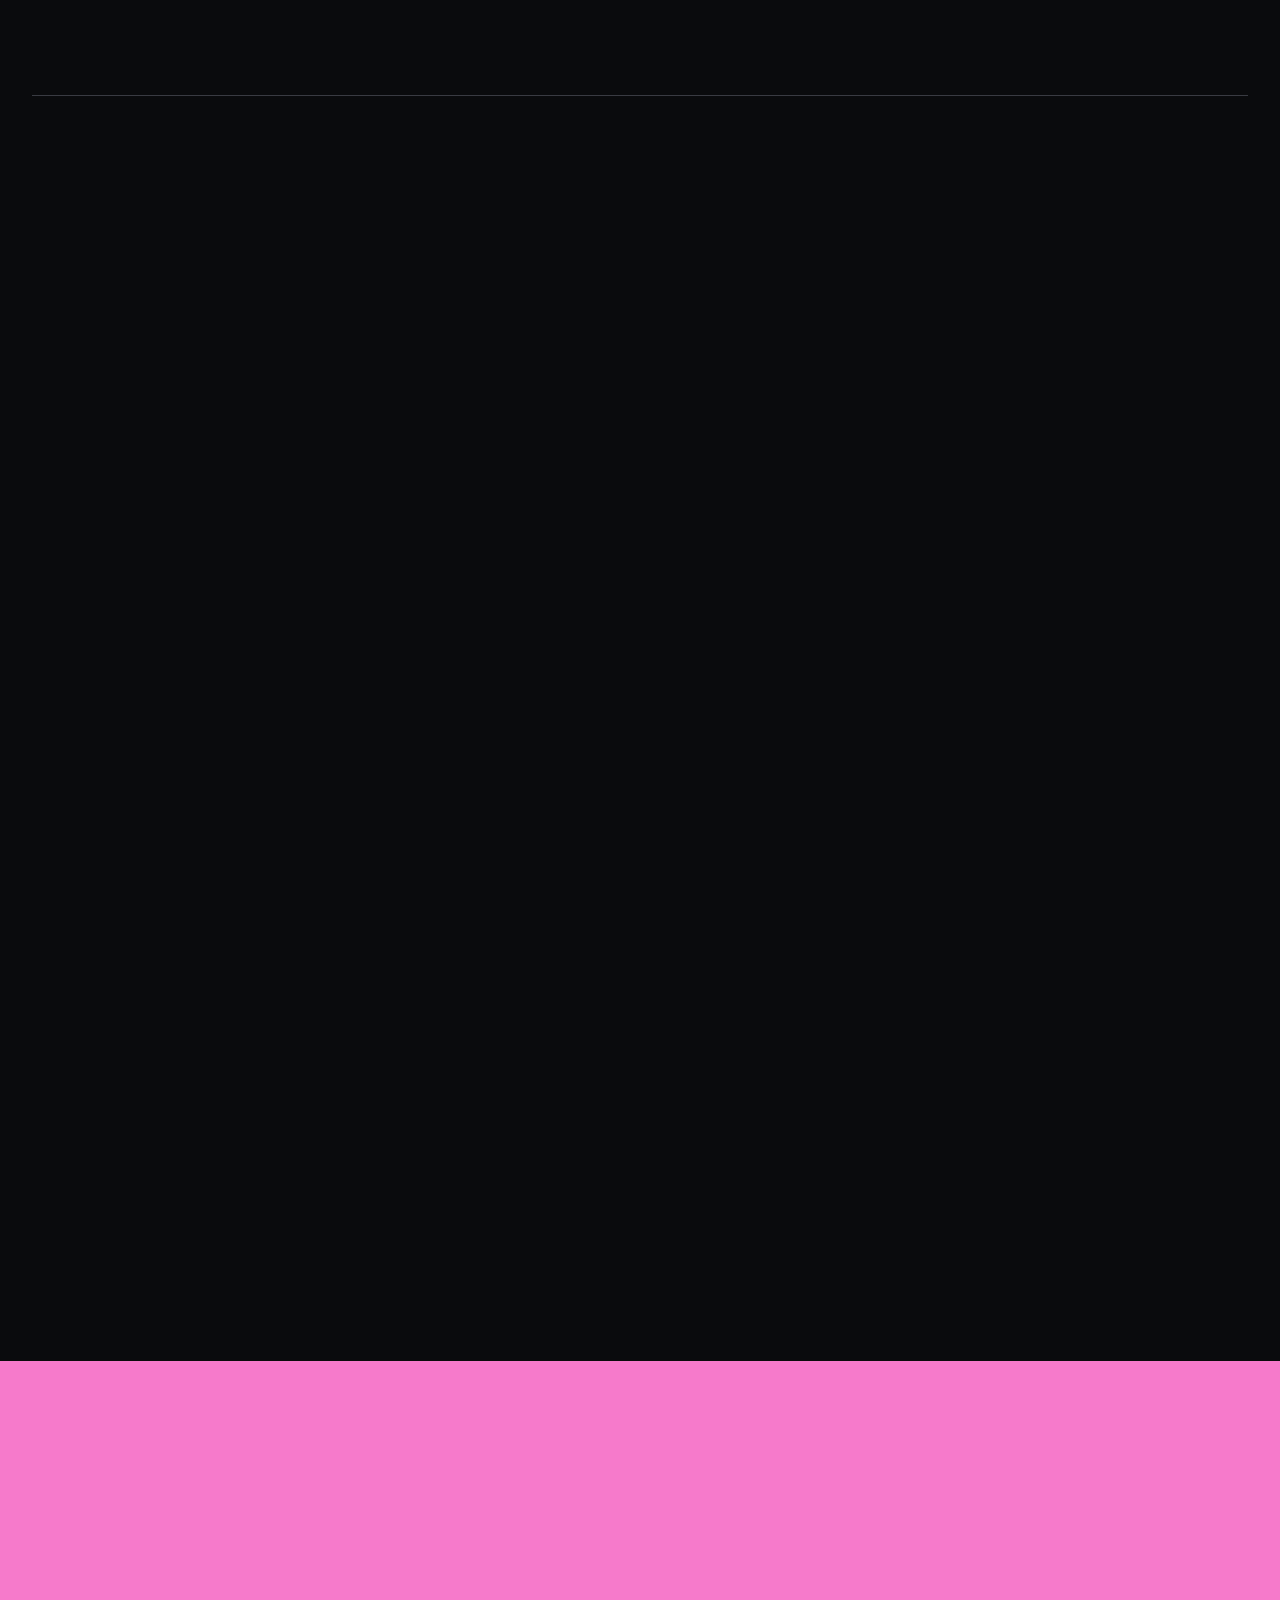
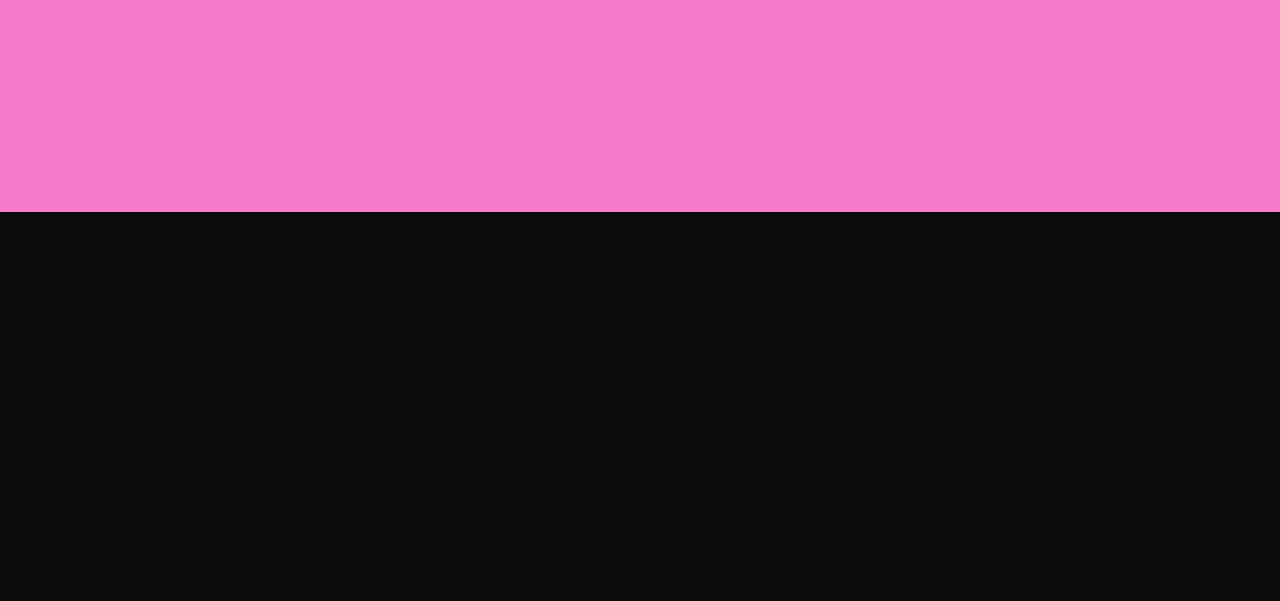
==== commit 221e7b4c: "animation  commit" ====
--- a/index.html
+++ b/index.html
@@ -8,6 +8,8 @@
   <meta charset="UTF-8">
   <meta name="viewport" content="width=device-width, initial-scale=1.0">
   <title>StructBoost</title>
+
+  <link href="https://unpkg.com/aos@2.3.1/dist/aos.css" rel="stylesheet">
   <link rel="stylesheet" href="./css/main.css">
   <link rel="stylesheet" href="./css/patterns.css">
   <link rel="stylesheet" href="./css/grid.css">
@@ -40,24 +42,24 @@
 
   <section class="s-hero">
     <div class="container">
-      <div class="text">
+      <div class="text" data-aos="fade-right">
         <h1>Front-end descomplicado e direto ao ponto!</h1>
         <p>Aprenda a desenvolver interfaces modernas e de alta qualidade com quem está na área atuando com projetos altamente renomados.</p>
         <button class="btn-primary lg">
           Fazer parte da lista de espera
         </button>
         <img src="./imgs/arrow-direction-button.svg" class="arrow" alt="">
-        <img src="./imgs/ilustra-mobile.svg" class="ilustra-mobile" alt="">
-      </div>
-    </div>
-    <img src="./imgs/ilustra-hero.svg" class="ilustra" alt="">
+      </div>
+    </div>
+    <img src="./imgs/ilustra-hero.svg" class="ilustra" alt="" data-aos="fade-down" data-aos-delay="200">
+    <img src="./imgs/ilustra-mobile.svg" class="ilustra-mobile" alt="" data-aos="fade-down">
   </section>
 
   <section class="s-digital">
     <div class="container">
-      <h3>Transformando Ideias em Realidade Digital!</h3>
+      <h3 data-aos="fade-right">Transformando Ideias em Realidade Digital!</h3>
       <ul>
-        <li>
+        <li data-aos="fade-right">
           <div class="item-digital">
             <div class="icon">
               <img src="./imgs/icon-impacto.svg" alt="">
@@ -68,7 +70,7 @@
             </div>
           </div>
         </li>
-        <li>
+        <li data-aos="fade-up">
           <div class="item-digital">
             <div class="icon">
               <img src="./imgs/icon-nav.svg" alt="">
@@ -79,7 +81,7 @@
             </div>
           </div>
         </li>
-        <li>
+        <li data-aos="fade-left">
           <div class="item-digital">
             <div class="icon">
               <img src="./imgs/icon-performance.svg" alt="">
@@ -97,16 +99,16 @@
   <section class="s-art-front">
     <div class="container">
       <div class="title-text">
-        <div class="left">
+        <div class="left" data-aos="fade-right">
           <h3>Domine a Arte da Front-End</h3>
           <p>Prepare-se para criar interfaces incríveis e funcionais para a web com este curso completo de front-end.</p>
         </div>
-        <div class="right">
+        <div class="right" data-aos="fade-left">
           <p>Junte-se a nós neste curso de front-end e embarque em uma jornada emocionante para se tornar um desenvolvedor web altamente qualificado.</p>
         </div>
       </div>
       <div class="all">
-        <div class="card-post">
+        <div class="card-post" data-aos="flip-left">
           <span class="tag">Fundamentos</span>
           <div class="image">
             <img src="./imgs/img-post.svg" alt="">
@@ -116,7 +118,7 @@
             <p>Aprenda a usar a mais recente versão do HTML e crie páginas web bem estruturadas e otimizadas para os mecanismos de busca.</p>
           </div>
         </div>
-        <div class="card-post">
+        <div class="card-post" data-aos="flip-left">
           <span class="tag">Estilizando</span>
           <div class="image">
             <img src="./imgs/img-post.svg" alt="">
@@ -126,7 +128,7 @@
             <p>Explore os recursos avançados do CSS3 para criar layouts responsivos, animações incríveis e designs atrativos.</p>
           </div>
         </div>
-        <div class="card-post">
+        <div class="card-post" data-aos="flip-left">
           <span class="tag">Potencializando</span>
           <div class="image">
             <img src="./imgs/img-post.svg" alt="">
@@ -136,7 +138,7 @@
             <p>Aprenda a programar com Javascript moderno e torne suas páginas interativas e dinâmicas, proporcionando uma experiência única .</p>
           </div>
         </div>
-        <div class="card-post">
+        <div class="card-post" data-aos="flip-left">
           <span class="tag">Aplicações</span>
           <div class="image">
             <img src="./imgs/img-post.svg" alt="">
@@ -146,7 +148,7 @@
             <p>ADescubra como utilizar frameworks populares como React, Angular e Vue.js para criar aplicações web completas e eficientes..</p>
           </div>
         </div>
-        <div class="card-post">
+        <div class="card-post" data-aos="flip-left">
           <span class="tag">Designs</span>
           <div class="image">
             <img src="./imgs/img-post.svg" alt="">
@@ -160,7 +162,7 @@
   </section>
 
   <section class="s-newsletter">
-    <div class="container">
+    <div class="container" data-aos="zoom-out">
       <h2>Front-end descomplicado e direto ao ponto!</h2>
       <p>Aprenda a desenvolver interfaces modernas e de alta qualidade com quem está na área atuando com projetos altamente renomados.</p>
       <button class="btn-primary lg white">
@@ -170,7 +172,7 @@
   </section>
 
   <footer>
-    <div class="container">
+    <div class="container" data-aos="zoom-in-right">
       <div class="main-area">
         <div class="left">
           <img src="./imgs/logo.svg" alt="Logo Structboost">
@@ -244,6 +246,13 @@
       <p class="copy">2023 © Todos os direitos reservados. <strong>Codeboost</strong></p>
     </div>
   </footer>
+  <script src="https://unpkg.com/aos@2.3.1/dist/aos.js"></script>
+  <script>
+    AOS.init({
+      duration: 1000,
+      disable: 'mobile',
+    });
+  </script>
 </body>
 
 </html>--- a/css/main.css
+++ b/css/main.css
@@ -80,10 +80,29 @@
   width: 100%;
   max-width: 59.9rem;
   height: 2.2rem;
-  background: url(../imgs/line-title.svg) no-repeat center center;
+  background: url(../imgs/line-title.svg) no-repeat left center;
   left: 3.9rem;
   bottom: -5px;
   z-index: -1;
+  animation: drawLine 1s 0.5s ease-in forwards;
+}
+
+@keyframes drawLine {
+  from {
+    width: 0;
+  }
+  to {
+    width: 100%;
+  }
+}
+
+@keyframes identifier {
+  from {
+
+  }
+  to {
+
+  }
 }
 
 .s-hero .text p {
@@ -99,6 +118,19 @@
   position: absolute;
   bottom: 1.7rem;
   left: 5.5rem;
+  animation: floating 2.5s ease-in-out infinite;
+}
+
+@keyframes floating {
+  0% {
+    transform: translateX(0px);
+  }
+  50% {
+    transform: translateX(15px);
+  }
+  100% {
+    transform: translateX(0px);
+  }
 }
 
 .s-hero .ilustra {
@@ -111,7 +143,6 @@
 
 .s-digital {
   padding-top: 12.8rem;
-  display: none;
 }
 
 .s-digital h3 {
@@ -130,7 +161,6 @@
 
 .s-art-front {
   padding: 12.8rem 0;
-  display: none;
 }
 
 .s-art-front .title-text {
@@ -176,7 +206,6 @@
 .s-newsletter {
   padding: 8.9rem 0;
   background-color: var(--pink-10);
-  display: none;
 }
 
 .s-newsletter .container {
@@ -199,7 +228,6 @@
 
 footer {
   padding: 4.8rem 0;
-  display: none;
 }
 
 footer .main-area {
@@ -267,6 +295,49 @@
 
 /* Até monitores pequenos */
 @media (max-width: 1200px) {
+  .s-digital {
+    padding-top: 6.8rem;
+  }
+  .s-digital ul {
+    gap: 3.2rem;
+    padding-bottom: 6.8rem;
+  }
+  .item-digital .info h6 {
+    font-size: 2rem;
+  }
+
+  .item-digital .info p {
+    font-size: 1.6rem;
+  }
+  .s-art-front {
+    padding: 6rem 0;
+  }
+  .s-art-front .all {
+    gap: 1.6rem;
+  }
+  .s-art-front .title-text {
+    flex-direction: column;
+  }
+  .s-art-front .title-text{
+    text-align: center;
+    max-width: 100%;
+    margin-top: 1.5rem;
+  }
+  .s-art-front .title-text .left p {
+    max-width: 100%;
+    align-items: center;
+  }
+  .s-art-front .title-text .right {
+    text-align: center;
+    margin-top: 1.5rem;
+  }
+  .s-art-front .all .card-post:first-child,
+  .s-art-front .all .card-post:nth-child(2) {
+    grid-column: span 3;
+  }
+  footer .main-area .right {
+    max-width: 66.2rem;
+  }
 }
 
 /* Até Tablets */
@@ -274,6 +345,49 @@
   .s-hero::after {
     height: 13rem;
   }
+  .s-digital ul {
+    flex-direction: column;
+    align-items: center;
+  }
+  .s-art-front .title-text {
+    flex-direction: column;
+    align-items: center;
+    margin-bottom: 4rem;
+  }
+  .s-art-front .title-text .left {
+    text-align: center;
+    max-width: 100%;
+  }
+  .s-art-front .title-text .left p {
+    max-width: 100%;
+    margin-top: 0.8rem;
+  }
+  .s-art-front .title-text .right {
+    max-width: 100%;
+    text-align: center;
+  }
+  .s-art-front .all {
+    grid-template-columns: 1fr;
+  }
+  .s-art-front .all .card-post:first-child,
+  .s-art-front .all .card-post:nth-child(2) {
+    grid-column: initial;
+  }
+  footer .main-area {
+    flex-direction: column;
+    gap: 4rem;
+  }
+  footer .main-area .left {
+    max-width: 100%;
+    text-align: center;
+  }
+  footer .main-area .left img {
+    margin: 0 auto;
+  }
+  footer .main-area .right {
+    max-width: 100%;
+    width: 100%;
+  }
 }
 
 @media (max-width: 768px) {
@@ -313,7 +427,6 @@
   header .logo {
     max-width: 16rem;
   }
-
   .s-hero {
     padding-top: 8.8rem;
   }
@@ -340,4 +453,62 @@
   .s-hero::after {
     height: 22rem;
   }
-}
+  .s-digital {
+    padding-top: 8rem;
+  }
+  .s-digital ul {
+    padding-bottom: 8rem;
+  }
+  .s-digital h3 {
+    font-size: 2.8rem;
+  }
+  .s-digital ul {
+    gap: 6.4rem;
+  }
+  .s-art-front {
+    padding: 8rem 0;
+  }
+  .s-art-front .title-text h3 {
+    font-size: 2.8rem;
+    max-width: 22.7rem;
+    margin: 0 auto;
+  }
+  .s-art-front .title-text .left p {
+    margin-top: 1.6rem;
+  }
+  .s-art-front .title-text p {
+    font-size: 1.6rem;
+  }
+  .s-newsletter h2 {
+    font-size: 4rem;
+  }
+  footer .main-area .right {
+    flex-direction: column;
+    align-items: center;
+    gap: 4.8rem;
+  }
+  footer .main-area .right .item-nav h6 {
+    text-align: center;
+  }
+  footer .main-area .right .item-nav ul li a {
+    justify-content: center;
+  }
+  footer .main-area .right .item-nav:last-child {
+    width: 100%;
+  }
+  footer .main-area .right .item-nav:last-child ul {
+    display: flex;
+    max-width: 100%;
+    justify-content: space-between;
+  }
+  footer .main-area .right .item-nav:last-child ul li:not(:last-child) {
+    margin-bottom: 0;
+  }
+  footer .main-area {
+    padding-bottom: 4.8rem;
+  }
+  footer .copy {
+    text-align: center;
+    font-size: 1.4rem;
+  }
+}
--- a/css/patterns.css
+++ b/css/patterns.css
@@ -7,6 +7,7 @@
   line-height: 100%;
   letter-spacing: -0.48px;
   transition: background-color 0.3s ease;
+  border-radius: 4.8rem;
 }
 
 .btn-primary.white {
@@ -28,7 +29,7 @@
 }
 
 .item-digital {
-  flex-grow: 1;
+  max-width: 100%;
   max-width: 38.4rem;
 }
 
@@ -90,4 +91,39 @@
 .card-post .text p {
   font-size: 1.6rem;
   color: var(--gray-600);
+}
+
+@media (max-width: 991px) {
+  .item-digital {
+    text-align: center;
+  }
+  .item-digital .icon {
+    margin: 0 auto;
+    margin-bottom: 1.6rem;
+  }
+  .item-digital .info p br {
+    display: none;
+  }
+}
+
+@media (max-width:560px) {
+  .item-digital .info p {
+    font-size: 1.8rem;
+    max-width: 31.9rem;
+  }
+  .card-post {
+    padding: 1.6rem;
+  }
+  .card-post .image {
+    margin-bottom: 5.4rem;
+  }
+  .card-post .text h6 {
+    font-size: 1.8rem;
+  }
+  .card-post .text p {
+    font: 1.4rem;
+  }
+  .s-art-front .all {
+    gap: 3.2rem;
+  }
 }